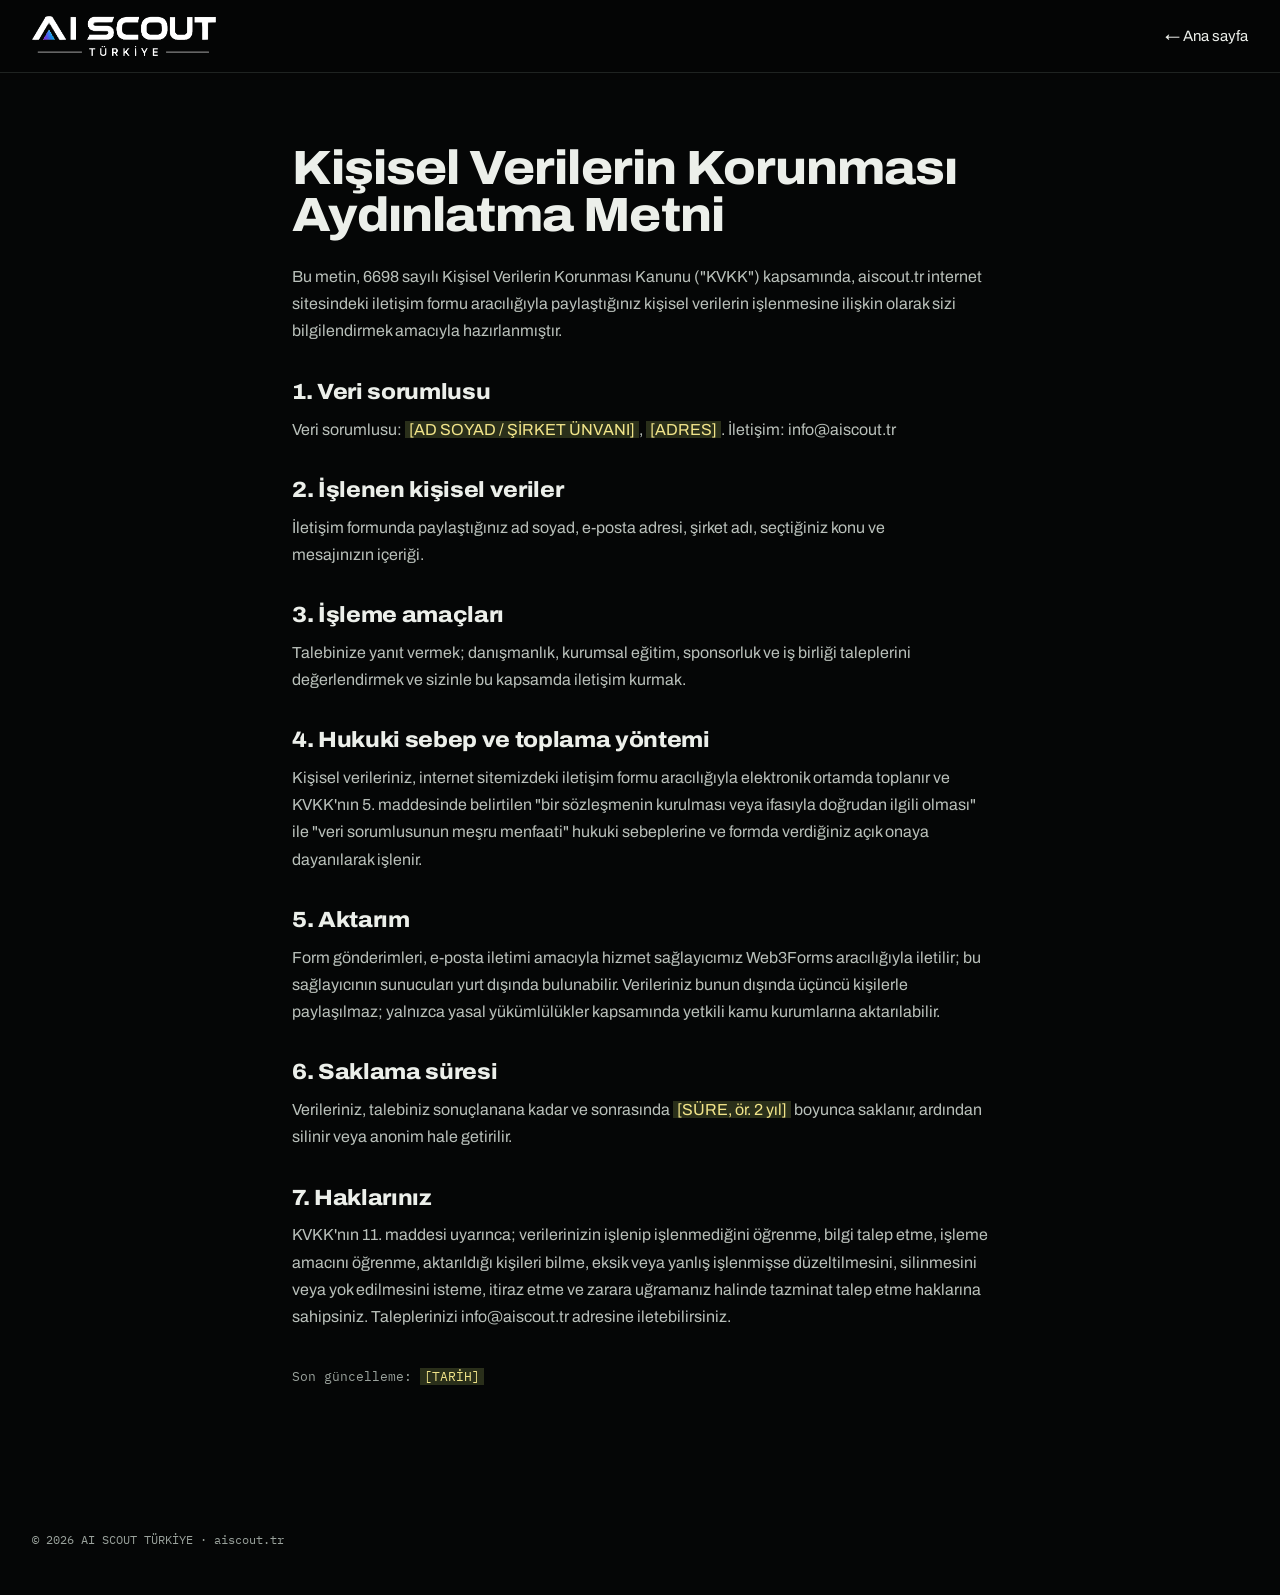
==== kvkk.html @ 81d43807 "aiscout.tr ilk yayin: TR + EN site" ====
<!doctype html>
<html lang="tr">
<head>
<meta charset="utf-8">
<meta name="viewport" content="width=device-width, initial-scale=1">
<title>KVKK Aydınlatma Metni — AI Scout Türkiye</title>
<meta name="robots" content="noindex">
<link rel="icon" href="/favicon.ico" sizes="any">
<link rel="stylesheet" href="https://fonts.googleapis.com/css2?family=Archivo:wdth,wght@62..125,400..900&family=IBM+Plex+Mono:wght@400;500&display=swap">
<link rel="stylesheet" href="/styles.css">
</head>
<body>
<header class="site-header">
  <div class="wrap nav">
    <a class="nav-logo" href="/" aria-label="AI Scout Türkiye ana sayfa"><img src="/logo.png" alt="AI Scout Türkiye" width="667" height="145"></a>
    <nav class="nav-links" aria-label="Ana menü"><a href="/">← Ana sayfa</a></nav>
  </div>
</header>
<main class="wrap legal">
  <!-- TASLAK: Yayına almadan önce sarı alanları doldurun ve metni bir hukukçuya kontrol ettirin. -->
  <h1>Kişisel Verilerin Korunması Aydınlatma Metni</h1>
  <p>Bu metin, 6698 sayılı Kişisel Verilerin Korunması Kanunu ("KVKK") kapsamında, aiscout.tr internet sitesindeki iletişim formu aracılığıyla paylaştığınız kişisel verilerin işlenmesine ilişkin olarak sizi bilgilendirmek amacıyla hazırlanmıştır.</p>

  <h2>1. Veri sorumlusu</h2>
  <p>Veri sorumlusu: <mark>[AD SOYAD / ŞİRKET ÜNVANI]</mark>, <mark>[ADRES]</mark>. İletişim: info@aiscout.tr</p>

  <h2>2. İşlenen kişisel veriler</h2>
  <p>İletişim formunda paylaştığınız ad soyad, e-posta adresi, şirket adı, seçtiğiniz konu ve mesajınızın içeriği.</p>

  <h2>3. İşleme amaçları</h2>
  <p>Talebinize yanıt vermek; danışmanlık, kurumsal eğitim, sponsorluk ve iş birliği taleplerini değerlendirmek ve sizinle bu kapsamda iletişim kurmak.</p>

  <h2>4. Hukuki sebep ve toplama yöntemi</h2>
  <p>Kişisel verileriniz, internet sitemizdeki iletişim formu aracılığıyla elektronik ortamda toplanır ve KVKK'nın 5. maddesinde belirtilen "bir sözleşmenin kurulması veya ifasıyla doğrudan ilgili olması" ile "veri sorumlusunun meşru menfaati" hukuki sebeplerine ve formda verdiğiniz açık onaya dayanılarak işlenir.</p>

  <h2>5. Aktarım</h2>
  <p>Form gönderimleri, e-posta iletimi amacıyla hizmet sağlayıcımız Web3Forms aracılığıyla iletilir; bu sağlayıcının sunucuları yurt dışında bulunabilir. Verileriniz bunun dışında üçüncü kişilerle paylaşılmaz; yalnızca yasal yükümlülükler kapsamında yetkili kamu kurumlarına aktarılabilir.</p>

  <h2>6. Saklama süresi</h2>
  <p>Verileriniz, talebiniz sonuçlanana kadar ve sonrasında <mark>[SÜRE, ör. 2 yıl]</mark> boyunca saklanır, ardından silinir veya anonim hale getirilir.</p>

  <h2>7. Haklarınız</h2>
  <p>KVKK'nın 11. maddesi uyarınca; verilerinizin işlenip işlenmediğini öğrenme, bilgi talep etme, işleme amacını öğrenme, aktarıldığı kişileri bilme, eksik veya yanlış işlenmişse düzeltilmesini, silinmesini veya yok edilmesini isteme, itiraz etme ve zarara uğramanız halinde tazminat talep etme haklarına sahipsiniz. Taleplerinizi info@aiscout.tr adresine iletebilirsiniz.</p>

  <p style="margin-top:36px;font-family:var(--mono);font-size:13px;color:var(--dim)">Son güncelleme: <mark>[TARİH]</mark></p>
</main>
<footer><div class="wrap footer"><span class="copy">© 2026 AI SCOUT TÜRKİYE · aiscout.tr</span></div></footer>
</body>
</html>
---- styles.css ----
:root {
  --bg: #050606;
  --surface: #0B0D0C;
  --line: #1F2321;
  --line-strong: #353B37;
  --text: #ECEFEA;
  --text-2: #D5DAD5;
  --muted: #B9C0BA;
  --dim: #9AA29C;
  --accent: #8C9BFF;
  --accent-hover: #B3BDFF;
  --express: #FF7A1A;
  --gundem: #A9C9EE;
  --ydd: #C99AF5;
  --talks: #5EE0C8;
  --display: 'Archivo', system-ui, sans-serif;
  --mono: 'IBM Plex Mono', ui-monospace, monospace;
  --wrap: 1280px;
  --gutter: 32px;
}

*, *::before, *::after { box-sizing: border-box; }
html { scroll-behavior: smooth; -webkit-text-size-adjust: 100%; }
body { margin: 0; background: var(--bg); color: var(--text); font-family: var(--display); overflow-x: hidden; }
img, svg { display: block; max-width: 100%; }
a { color: var(--text); text-decoration: none; }
a:hover { color: var(--accent-hover); }
:focus-visible { outline: 2px solid var(--accent); outline-offset: 3px; }

.wrap { max-width: var(--wrap); margin: 0 auto; padding-left: var(--gutter); padding-right: var(--gutter); }
section { border-bottom: 1px solid var(--line); }
.section { padding-top: 104px; padding-bottom: 104px; }

.eyebrow { font-family: var(--mono); font-size: 13px; letter-spacing: 0.18em; color: var(--dim); text-transform: uppercase; }
h1, h2, h3 { margin: 0; font-weight: 800; font-stretch: 108%; }
h1 { font-size: clamp(42px, 6.4vw, 92px); line-height: 0.98; letter-spacing: -0.02em; text-wrap: balance; }
h2 { font-size: clamp(32px, 4vw, 56px); line-height: 1.04; letter-spacing: -0.015em; text-wrap: balance; }
h3 { font-size: 26px; font-stretch: 105%; line-height: 1.15; }
p { margin: 0; text-wrap: pretty; }
.lead { font-size: 18px; line-height: 1.6; color: var(--muted); max-width: 680px; }

.btn { display: inline-flex; align-items: center; gap: 10px; min-height: 52px; padding: 0 26px; border-radius: 999px; font-weight: 700; font-size: 16px; font-family: inherit; border: 1px solid transparent; cursor: pointer; transition: transform .15s ease, background-color .15s ease; }
.btn:hover { transform: translateY(-1px); }
.btn-primary { background: var(--accent); color: var(--bg); }
.btn-primary:hover { background: var(--accent-hover); color: var(--bg); }
.btn-ghost { border-color: var(--text); color: var(--text); }
.btn-ghost:hover { background: var(--text); color: var(--bg); }
.btn svg { width: 18px; height: 18px; }

/* NAV */
.site-header { border-bottom: 1px solid var(--line); position: sticky; top: 0; z-index: 20; background: rgba(5, 6, 6, 0.88); backdrop-filter: blur(10px); -webkit-backdrop-filter: blur(10px); }
.nav { display: flex; flex-wrap: wrap; align-items: center; justify-content: space-between; gap: 16px; padding-top: 16px; padding-bottom: 16px; }
.nav-logo img { height: 40px; width: auto; }
.nav-links { display: flex; flex-wrap: wrap; align-items: center; gap: 28px; font-size: 15px; }
.lang { display: flex; border: 1px solid var(--line-strong); border-radius: 999px; padding: 3px; font-family: var(--mono); font-size: 12px; }
.lang a { padding: 6px 10px; border-radius: 999px; color: var(--dim); }
.lang a[aria-current="true"] { background: var(--text); color: var(--bg); }

/* HERO */
.hero { display: flex; flex-wrap: wrap; align-items: center; gap: 56px; padding-top: 88px; padding-bottom: 80px; }
.hero-copy { flex: 999 1 560px; min-width: 0; display: flex; flex-direction: column; gap: 28px; }
.hero-copy .lead { font-size: 20px; line-height: 1.55; max-width: 660px; }
.tagline { font-family: var(--mono); font-size: 13px; letter-spacing: 0.24em; color: var(--dim); }
.tagline b { color: var(--accent); font-weight: 400; }
.cta-row { display: flex; flex-wrap: wrap; align-items: center; gap: 16px; margin-top: 8px; }
.hero-radar { flex: 1 1 380px; min-width: 0; display: flex; justify-content: center; }
.hero-radar svg { width: 100%; max-width: 440px; height: auto; }
.radar-sweep { transform-origin: 220px 220px; animation: sweep 6s linear infinite; }
@keyframes sweep { to { transform: rotate(360deg); } }

/* TWO DOORS */
.doors { display: grid; grid-template-columns: repeat(auto-fit, minmax(min(420px, 100%), 1fr)); gap: 1px; background: var(--line); padding: 0; }
.door { background: var(--bg); padding: 48px 32px; display: flex; flex-direction: column; gap: 14px; transition: background-color .2s ease; }
.door:hover { background: var(--surface); color: var(--text); }
.door-tag { font-family: var(--mono); font-size: 12px; letter-spacing: 0.18em; color: var(--accent); }
.door-title { font-size: 28px; font-weight: 800; font-stretch: 105%; line-height: 1.15; }
.door-text { font-size: 17px; line-height: 1.6; color: var(--muted); }
.door-link { font-weight: 700; font-size: 16px; text-decoration: underline; text-underline-offset: 6px; }

/* TICKER */
.ticker { display: flex; align-items: stretch; overflow: hidden; }
.ticker-label { flex: none; display: flex; align-items: center; gap: 10px; padding: 0 24px; background: var(--accent); color: var(--bg); font-family: var(--mono); font-size: 12px; font-weight: 500; letter-spacing: 0.12em; position: relative; z-index: 1; }
.ticker-label svg { width: 14px; height: 14px; }
.ticker-viewport { flex: 1; min-width: 0; overflow: hidden; padding: 20px 0; }
.ticker-track { display: flex; width: max-content; gap: 40px; padding-left: 40px; animation: ticker 60s linear infinite; font-size: 16px; white-space: nowrap; }
.ticker-track:hover, .ticker-track:focus-within { animation-play-state: paused; }
.ticker-track a { display: flex; align-items: center; gap: 10px; font-weight: 600; }
.ticker-track a svg { width: 12px; height: 12px; fill: var(--accent); }
.ticker-track .sep { color: #3A403C; }
@keyframes ticker { to { transform: translateX(-50%); } }

/* FOLLOW */
.stack { display: flex; flex-direction: column; gap: 48px; }
.head { display: flex; flex-direction: column; gap: 16px; max-width: 760px; }
.socials-main { display: grid; grid-template-columns: repeat(auto-fit, minmax(min(300px, 100%), 1fr)); gap: 16px; }
.social-card { display: flex; align-items: center; justify-content: space-between; gap: 16px; min-height: 120px; padding: 28px; border: 1px solid #2A2F2C; background: var(--surface); transition: border-color .2s ease; }
.social-card:hover { border-color: var(--accent); color: var(--text); }
.social-card .id { display: flex; align-items: center; gap: 18px; min-width: 0; }
.social-card .id svg { width: 40px; height: 40px; flex: none; }
.social-card .name { display: block; font-size: 26px; font-weight: 800; }
.social-card .handle { display: block; font-family: var(--mono); font-size: 13px; color: var(--dim); margin-top: 4px; }
.pill { display: inline-flex; align-items: center; min-height: 44px; padding: 0 18px; border-radius: 999px; background: var(--accent); color: var(--bg); font-weight: 700; font-size: 15px; flex: none; }
.socials-more { display: flex; flex-wrap: wrap; gap: 12px; margin-top: -32px; }
.chip-link { display: inline-flex; align-items: center; gap: 10px; min-height: 48px; padding: 0 20px; border: 1px solid #2A2F2C; border-radius: 999px; font-size: 15px; font-weight: 600; }
.chip-link:hover { border-color: var(--accent); color: var(--text); }
.chip-link svg { width: 18px; height: 18px; }

.series { display: grid; grid-template-columns: repeat(auto-fit, minmax(min(270px, 100%), 1fr)); gap: 1px; background: var(--line); border: 1px solid var(--line); }
.series article { background: #000; display: flex; flex-direction: column; }
.series img { width: 100%; height: auto; aspect-ratio: 900 / 365; object-fit: contain; }
.series .body { padding: 24px 28px 32px; display: flex; flex-direction: column; gap: 12px; }
.series .meta { font-family: var(--mono); font-size: 12px; }
.series p { font-size: 16px; line-height: 1.6; color: var(--muted); }

/* CONSULTING */
.consulting { background: var(--surface); }
.consult-top { display: flex; flex-wrap: wrap; gap: 48px; align-items: flex-end; justify-content: space-between; }
.consult-intro { flex: 999 1 560px; min-width: 0; display: flex; flex-direction: column; gap: 20px; }
.consult-intro .lead.strong { color: var(--text-2); }
.chips { display: flex; flex-wrap: wrap; gap: 10px; list-style: none; margin: 0; padding: 0; }
.chips li { padding: 8px 14px; border: 1px solid var(--line-strong); border-radius: 999px; font-family: var(--mono); font-size: 13px; }
.founder { flex: 1 1 320px; min-width: 0; display: flex; flex-direction: column; gap: 12px; padding: 24px; border: 1px solid #2A2F2C; background: var(--bg); }
.founder .who { font-family: var(--mono); font-size: 12px; color: var(--accent); }
.founder .who a { color: inherit; text-decoration: underline; text-underline-offset: 4px; }
.founder ul { margin: 0; padding: 0; list-style: none; font-size: 15px; line-height: 1.6; color: var(--text-2); }
.services { display: grid; grid-template-columns: repeat(auto-fit, minmax(min(320px, 100%), 1fr)); gap: 1px; background: var(--line); border: 1px solid var(--line); }
.services article { background: var(--surface); padding: 36px 32px; display: flex; flex-direction: column; gap: 16px; }
.services .num { font-family: var(--mono); font-size: 13px; color: var(--accent); }
.services p { font-size: 16px; line-height: 1.65; color: var(--muted); }

/* CONTACT */
.contact { display: flex; flex-wrap: wrap; gap: 64px; }
.contact-intro { flex: 1 1 360px; min-width: 0; display: flex; flex-direction: column; gap: 20px; }
.contact-intro .mail { font-family: var(--mono); font-size: 16px; color: var(--accent); }
.form { flex: 999 1 560px; min-width: 0; display: grid; grid-template-columns: repeat(auto-fit, minmax(min(240px, 100%), 1fr)); gap: 20px; }
.field { display: flex; flex-direction: column; gap: 8px; }
.field.full, .form .full { grid-column: 1 / -1; }
.field label { font-family: var(--mono); font-size: 12px; letter-spacing: 0.1em; color: var(--dim); }
.field input, .field select, .field textarea { width: 100%; min-height: 52px; padding: 0 16px; background: var(--surface); border: 1px solid var(--line-strong); border-radius: 0; color: var(--text); font-size: 16px; font-family: inherit; }
.field select { appearance: none; -webkit-appearance: none; background-image: url("data:image/svg+xml,%3Csvg xmlns='http://www.w3.org/2000/svg' width='12' height='8' viewBox='0 0 12 8'%3E%3Cpath d='M1 1l5 5 5-5' fill='none' stroke='%239AA29C' stroke-width='1.6'/%3E%3C/svg%3E"); background-repeat: no-repeat; background-position: right 16px center; padding-right: 40px; }
.field textarea { padding: 14px 16px; resize: vertical; min-height: 140px; }
.field input:focus, .field select:focus, .field textarea:focus { border-color: var(--accent); outline: none; }
.consent { display: flex; align-items: flex-start; gap: 12px; font-size: 14px; line-height: 1.5; color: var(--muted); }
.consent input { width: 20px; height: 20px; margin: 2px 0 0; accent-color: var(--accent); flex: none; }
.consent a { text-decoration: underline; text-underline-offset: 3px; }
.hp { position: absolute; left: -9999px; width: 1px; height: 1px; overflow: hidden; }
.form-status { min-height: 24px; font-size: 15px; }
.form-status.ok { color: var(--talks); }
.form-status.err { color: #FF9B8A; }
.btn[disabled] { opacity: .6; cursor: wait; }

/* FOOTER */
.footer { display: flex; flex-wrap: wrap; align-items: center; justify-content: space-between; gap: 24px; padding-top: 48px; padding-bottom: 48px; font-size: 14px; color: var(--dim); }
.footer .brand { display: flex; flex-direction: column; gap: 14px; }
.footer .brand img { height: 32px; width: auto; }
.footer .copy { font-family: var(--mono); font-size: 12px; }
.footer nav { display: flex; flex-wrap: wrap; gap: 24px; }
.footer nav a { color: var(--dim); }
.footer nav a:hover { color: var(--text); }

/* LEGAL PAGE */
.legal { max-width: 760px; padding-top: 72px; padding-bottom: 96px; }
.legal h1 { font-size: clamp(32px, 5vw, 48px); margin-bottom: 24px; }
.legal h2 { font-size: 22px; margin: 36px 0 12px; }
.legal p, .legal li { font-size: 16px; line-height: 1.7; color: var(--muted); }
.legal p + p { margin-top: 12px; }
.legal mark { background: #2A2F1A; color: #F2E58A; padding: 0 4px; }

/* PHONE */
@media (max-width: 720px) {
  :root { --gutter: 20px; }
  .section { padding-top: 72px; padding-bottom: 72px; }
  .hero { padding-top: 48px; padding-bottom: 56px; gap: 40px; }
  .hero-copy .lead { font-size: 18px; }
  .nav-logo img { height: 32px; }
  .nav-links { gap: 18px; font-size: 14px; width: 100%; justify-content: space-between; }
  .door { padding: 36px 20px; }
  .door-title { font-size: 24px; }
  .ticker-label { padding: 0 14px; }
  .ticker-label span { display: none; }
  .social-card { padding: 20px; min-height: 96px; }
  .social-card .name { font-size: 22px; }
  .social-card .id svg { width: 32px; height: 32px; }
  .services article { padding: 28px 20px; }
  .socials-more { margin-top: -24px; }
}

@media (prefers-reduced-motion: reduce) {
  .ticker-track, .radar-sweep { animation: none; }
  html { scroll-behavior: auto; }
  .ticker-viewport { overflow-x: auto; }
}
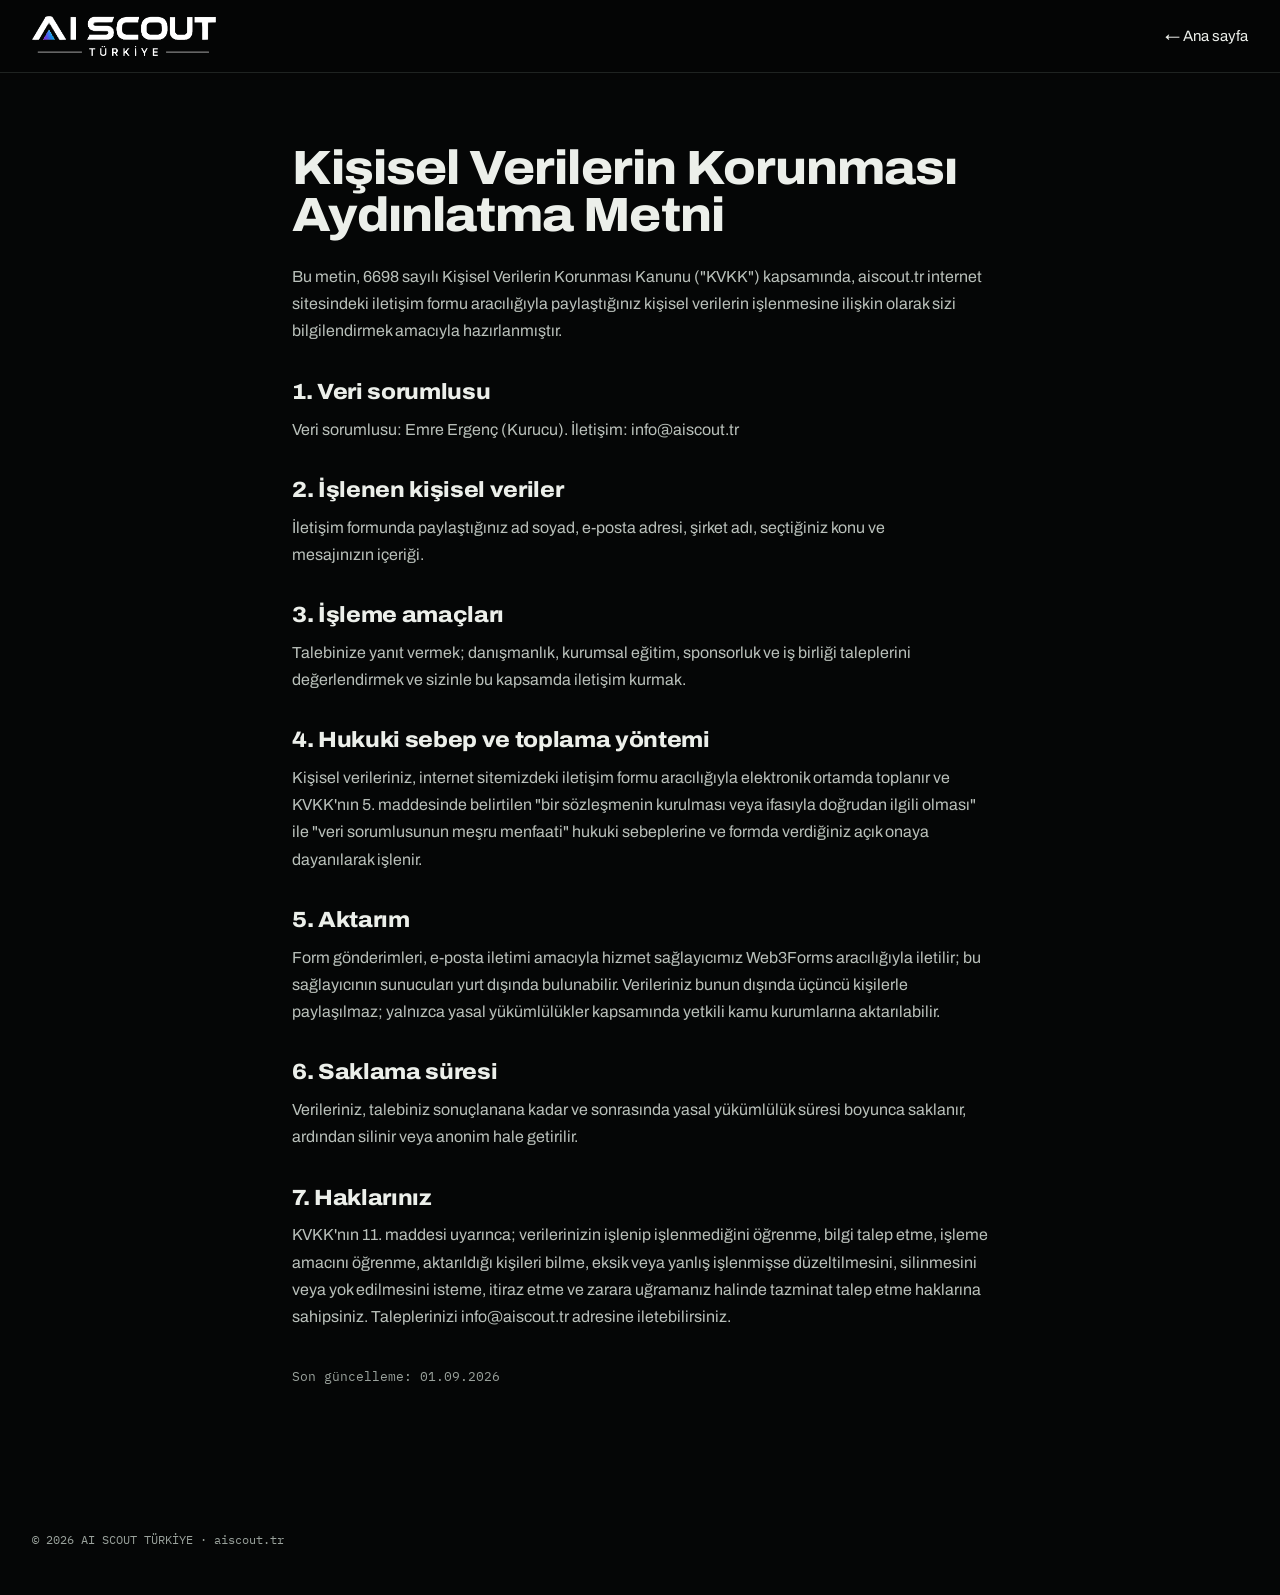
==== commit 59111590: "KVKK metni: veri sorumlusu, saklama suresi ve tarih" ====
--- a/kvkk.html
+++ b/kvkk.html
@@ -17,12 +17,12 @@
   </div>
 </header>
 <main class="wrap legal">
-  <!-- TASLAK: Yayına almadan önce sarı alanları doldurun ve metni bir hukukçuya kontrol ettirin. -->
+  <!-- Not: Veri sorumlusu adresi eklenecek. -->
   <h1>Kişisel Verilerin Korunması Aydınlatma Metni</h1>
   <p>Bu metin, 6698 sayılı Kişisel Verilerin Korunması Kanunu ("KVKK") kapsamında, aiscout.tr internet sitesindeki iletişim formu aracılığıyla paylaştığınız kişisel verilerin işlenmesine ilişkin olarak sizi bilgilendirmek amacıyla hazırlanmıştır.</p>
 
   <h2>1. Veri sorumlusu</h2>
-  <p>Veri sorumlusu: <mark>[AD SOYAD / ŞİRKET ÜNVANI]</mark>, <mark>[ADRES]</mark>. İletişim: info@aiscout.tr</p>
+  <p>Veri sorumlusu: Emre Ergenç (Kurucu). İletişim: info@aiscout.tr</p>
 
   <h2>2. İşlenen kişisel veriler</h2>
   <p>İletişim formunda paylaştığınız ad soyad, e-posta adresi, şirket adı, seçtiğiniz konu ve mesajınızın içeriği.</p>
@@ -37,12 +37,12 @@
   <p>Form gönderimleri, e-posta iletimi amacıyla hizmet sağlayıcımız Web3Forms aracılığıyla iletilir; bu sağlayıcının sunucuları yurt dışında bulunabilir. Verileriniz bunun dışında üçüncü kişilerle paylaşılmaz; yalnızca yasal yükümlülükler kapsamında yetkili kamu kurumlarına aktarılabilir.</p>
 
   <h2>6. Saklama süresi</h2>
-  <p>Verileriniz, talebiniz sonuçlanana kadar ve sonrasında <mark>[SÜRE, ör. 2 yıl]</mark> boyunca saklanır, ardından silinir veya anonim hale getirilir.</p>
+  <p>Verileriniz, talebiniz sonuçlanana kadar ve sonrasında yasal yükümlülük süresi boyunca saklanır, ardından silinir veya anonim hale getirilir.</p>
 
   <h2>7. Haklarınız</h2>
   <p>KVKK'nın 11. maddesi uyarınca; verilerinizin işlenip işlenmediğini öğrenme, bilgi talep etme, işleme amacını öğrenme, aktarıldığı kişileri bilme, eksik veya yanlış işlenmişse düzeltilmesini, silinmesini veya yok edilmesini isteme, itiraz etme ve zarara uğramanız halinde tazminat talep etme haklarına sahipsiniz. Taleplerinizi info@aiscout.tr adresine iletebilirsiniz.</p>
 
-  <p style="margin-top:36px;font-family:var(--mono);font-size:13px;color:var(--dim)">Son güncelleme: <mark>[TARİH]</mark></p>
+  <p style="margin-top:36px;font-family:var(--mono);font-size:13px;color:var(--dim)">Son güncelleme: 01.09.2026</p>
 </main>
 <footer><div class="wrap footer"><span class="copy">© 2026 AI SCOUT TÜRKİYE · aiscout.tr</span></div></footer>
 </body>
